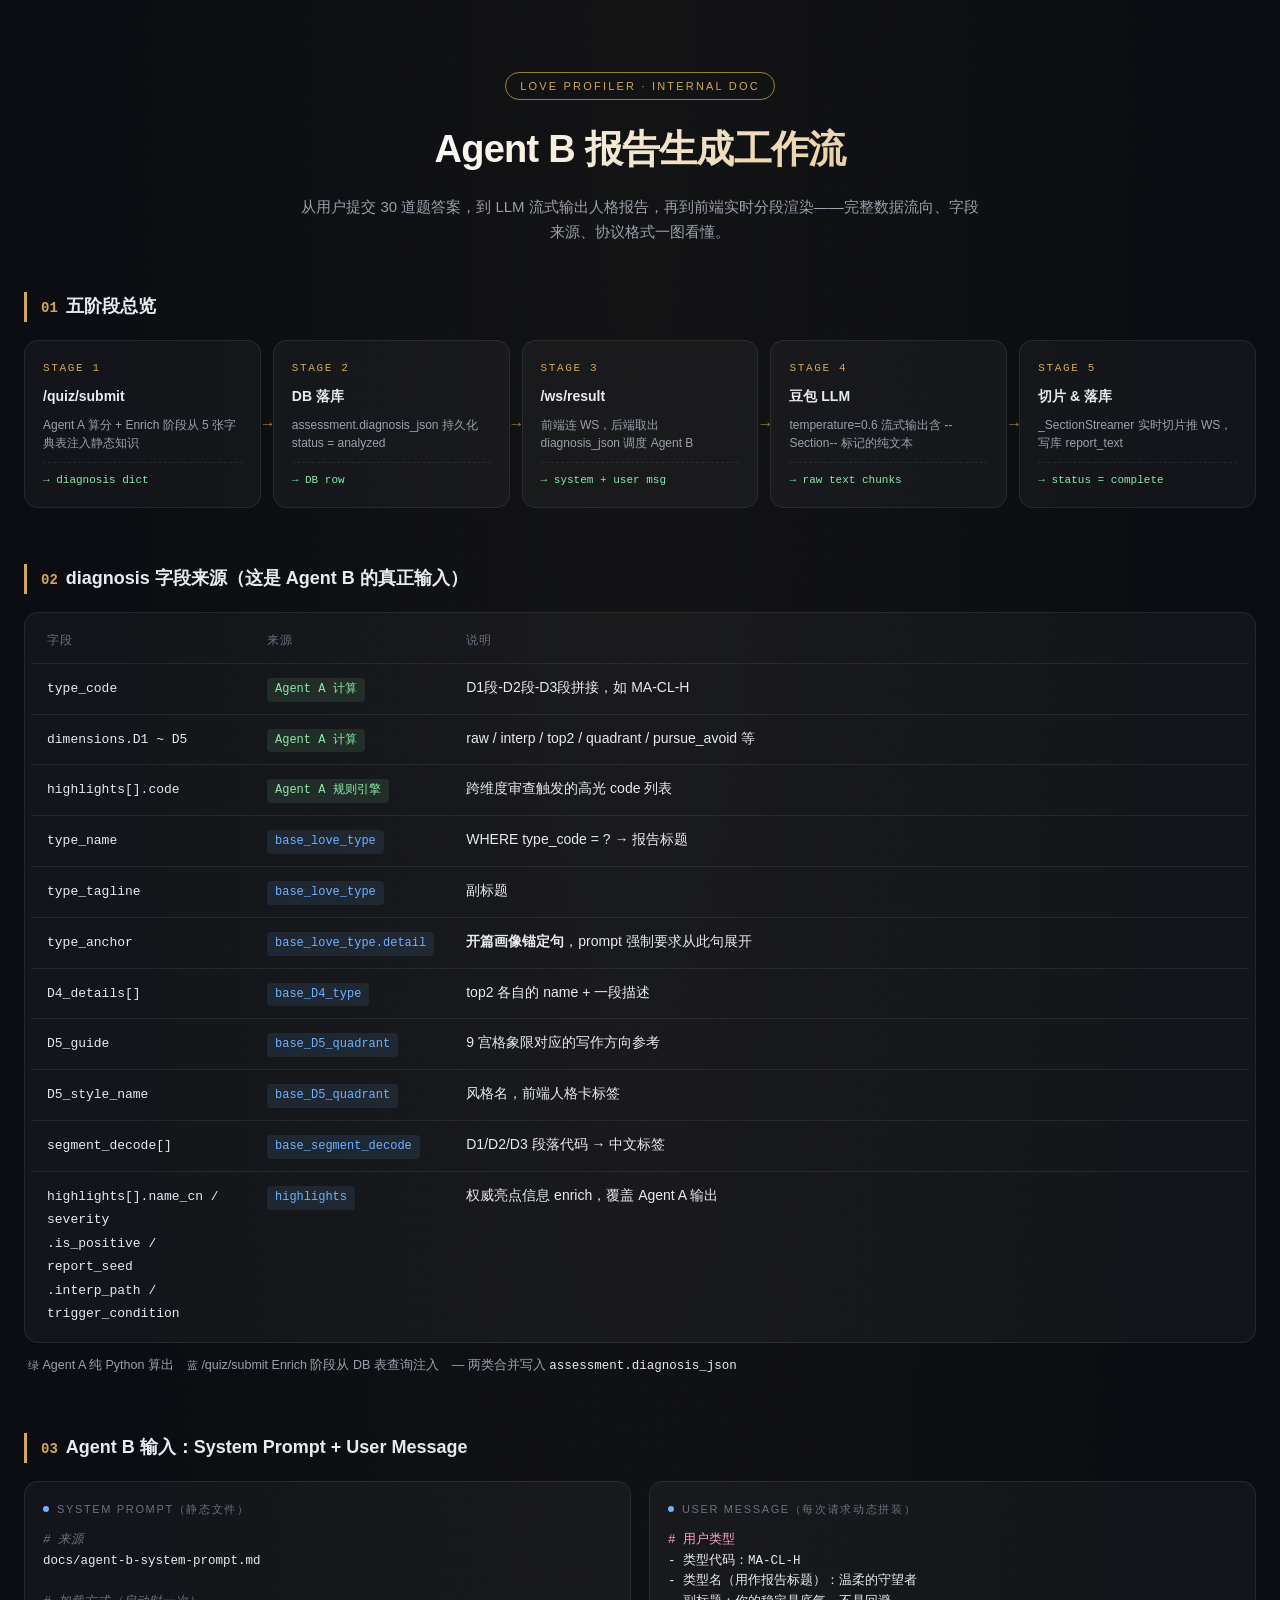
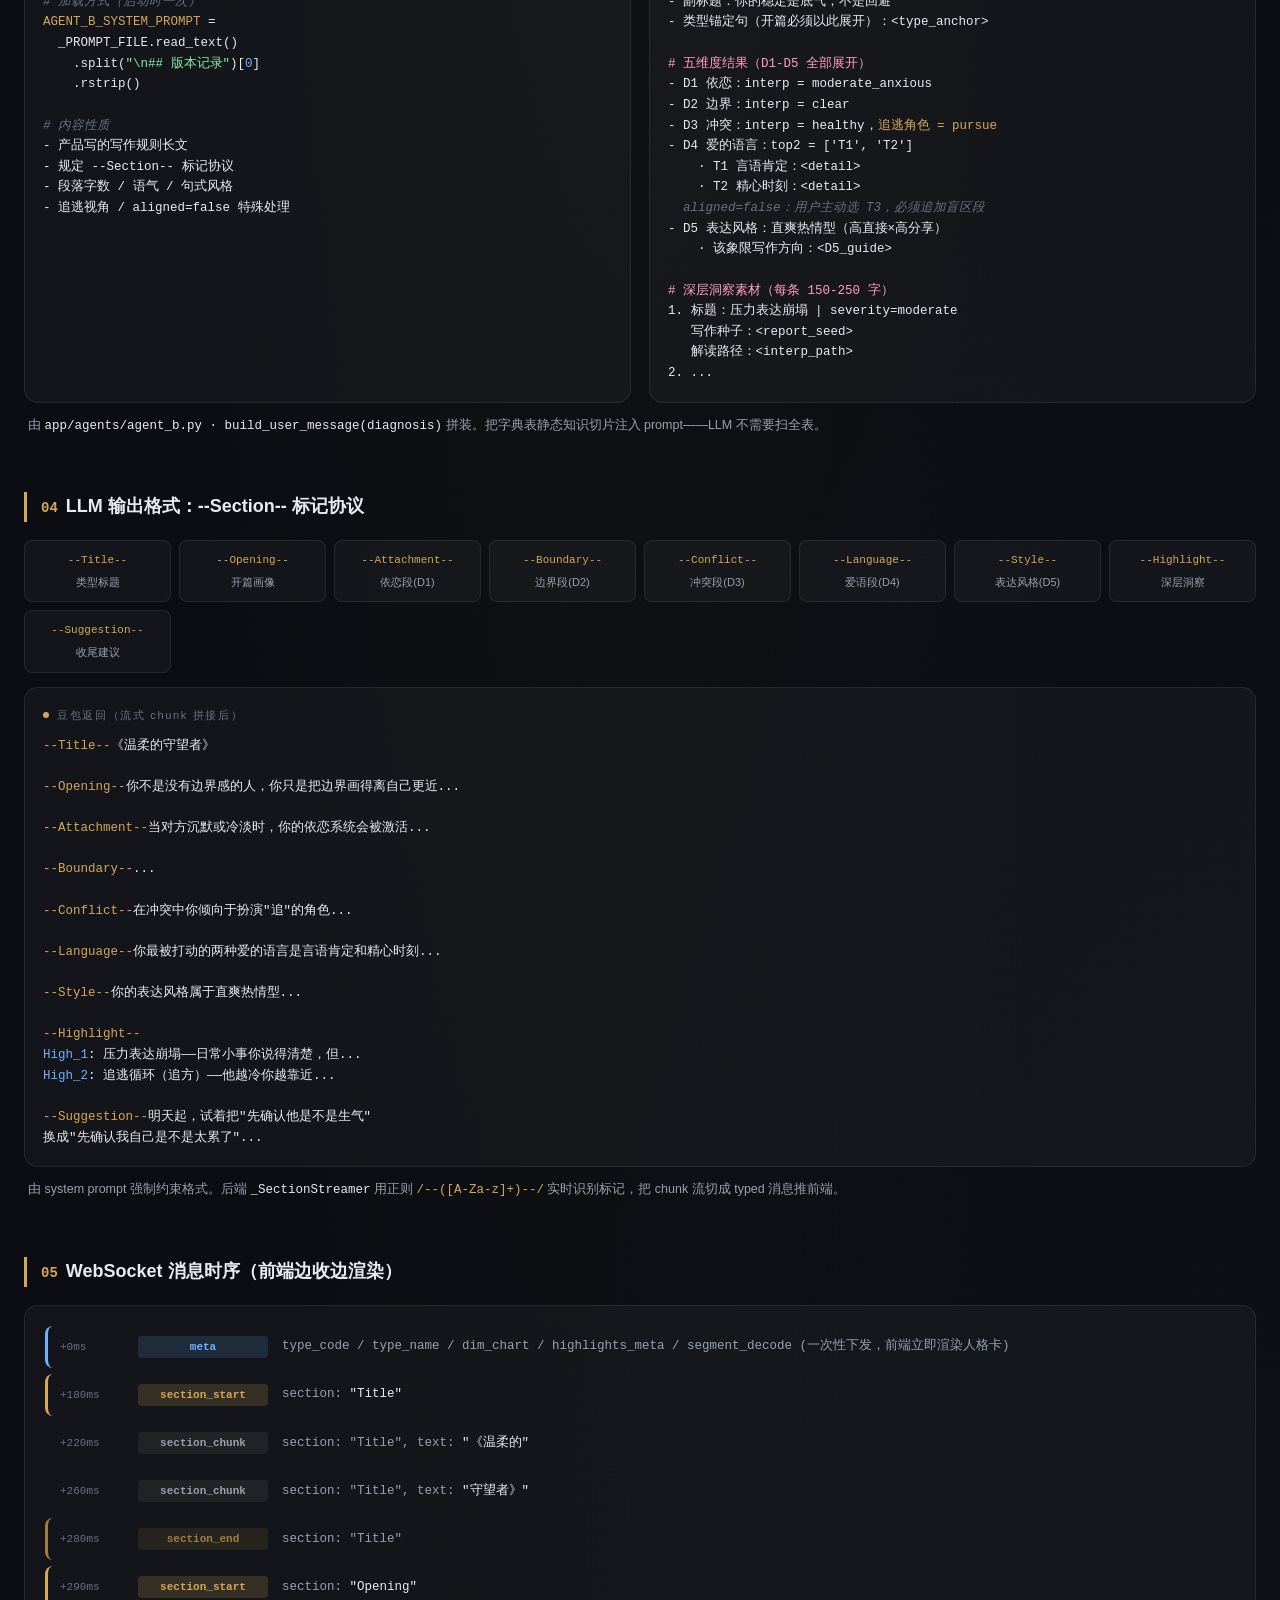
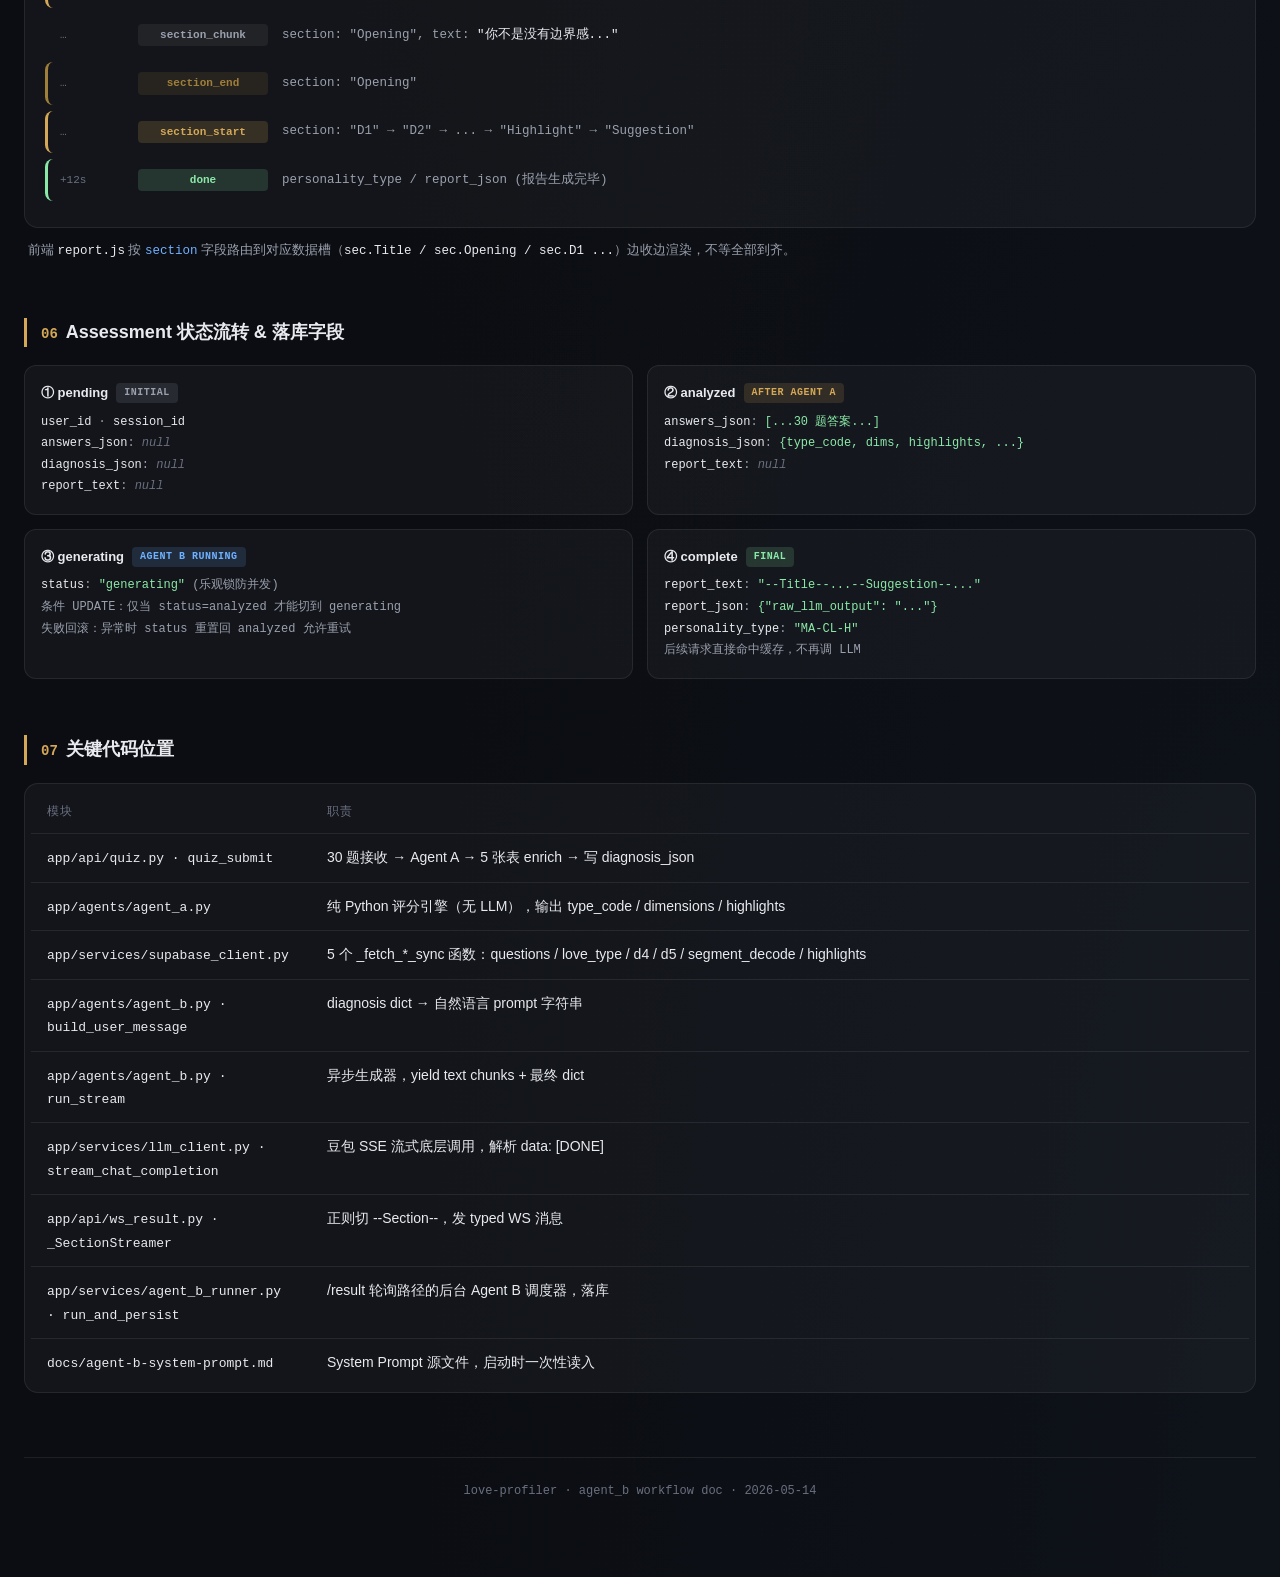
==== love-profiler/docs/agent-b-workflow.html @ cb3a0fcf "feat(agent_b): Phase A 报告生成质量加固（schema 校验 + 质量门 + 版本号） Phase A.1 · Diagnosis pydantic schema 校验 - 新增" ====
<!DOCTYPE html>
<html lang="zh-CN">
<head>
<meta charset="UTF-8">
<meta name="viewport" content="width=device-width, initial-scale=1.0">
<title>Agent B 报告生成工作流</title>
<style>
:root {
  --bg: #0b0d12;
  --bg-card: rgba(255,255,255,0.035);
  --bg-card-hover: rgba(255,255,255,0.06);
  --border: rgba(255,255,255,0.08);
  --gold: #d4a857;
  --gold-dim: #a07f3a;
  --accent: #6fb1ff;
  --green: #8be9a8;
  --red: #ff7676;
  --text: #e8eaf0;
  --text-dim: #9aa0ad;
  --text-faint: #6b7080;
  --code-bg: rgba(255,255,255,0.04);
  --mono: ui-monospace, SFMono-Regular, "Cascadia Mono", Menlo, monospace;
}
* { box-sizing: border-box; margin: 0; padding: 0; }
html, body {
  background: var(--bg);
  color: var(--text);
  font-family: -apple-system, BlinkMacSystemFont, "Segoe UI", "PingFang SC", "Microsoft YaHei", sans-serif;
  font-size: 15px;
  line-height: 1.65;
  -webkit-font-smoothing: antialiased;
}
body {
  background:
    radial-gradient(ellipse at top, rgba(212,168,87,0.04), transparent 60%),
    radial-gradient(ellipse at bottom right, rgba(111,177,255,0.03), transparent 50%),
    var(--bg);
  min-height: 100vh;
  padding: 48px 24px 96px;
}
.wrap { max-width: 1280px; margin: 0 auto; }

/* ── Hero ─────────────────────────────────────────── */
.hero { text-align: center; padding: 24px 0 48px; }
.hero .badge {
  display: inline-block;
  font-size: 11px;
  letter-spacing: 0.2em;
  color: var(--gold);
  padding: 4px 14px;
  border: 1px solid var(--gold-dim);
  border-radius: 100px;
  margin-bottom: 18px;
}
.hero h1 {
  font-size: 38px;
  font-weight: 600;
  letter-spacing: -0.02em;
  margin-bottom: 14px;
  background: linear-gradient(135deg, #fff 30%, var(--gold) 100%);
  -webkit-background-clip: text;
  background-clip: text;
  color: transparent;
}
.hero .sub {
  color: var(--text-dim);
  max-width: 680px;
  margin: 0 auto;
  font-size: 15px;
}

/* ── Section ────────────────────────────────────────── */
section { margin-bottom: 56px; }
h2 {
  font-size: 18px;
  font-weight: 600;
  margin-bottom: 18px;
  padding-left: 14px;
  border-left: 3px solid var(--gold);
  color: var(--text);
}
h2 .num {
  color: var(--gold);
  margin-right: 8px;
  font-family: var(--mono);
  font-size: 14px;
}

/* ── Pipeline 卡片 ──────────────────────────────────── */
.pipeline {
  display: grid;
  grid-template-columns: repeat(5, 1fr);
  gap: 12px;
  margin-bottom: 8px;
}
.stage {
  background: var(--bg-card);
  border: 1px solid var(--border);
  border-radius: 14px;
  padding: 18px;
  position: relative;
  transition: transform .2s, background .2s;
}
.stage:hover { background: var(--bg-card-hover); transform: translateY(-2px); }
.stage::after {
  content: '→';
  position: absolute;
  right: -16px; top: 50%;
  transform: translateY(-50%);
  color: var(--gold-dim);
  font-size: 16px;
  z-index: 2;
}
.stage:last-child::after { display: none; }
.stage .stage-num {
  font-family: var(--mono);
  font-size: 11px;
  color: var(--gold);
  letter-spacing: 0.15em;
  margin-bottom: 8px;
}
.stage .stage-title {
  font-size: 14px;
  font-weight: 600;
  margin-bottom: 8px;
}
.stage .stage-desc {
  font-size: 12px;
  color: var(--text-dim);
  line-height: 1.5;
}
.stage .stage-out {
  font-family: var(--mono);
  font-size: 11px;
  color: var(--green);
  margin-top: 10px;
  padding-top: 8px;
  border-top: 1px dashed var(--border);
}

/* ── Table ──────────────────────────────────────────── */
.table-wrap {
  background: var(--bg-card);
  border: 1px solid var(--border);
  border-radius: 14px;
  padding: 6px;
  overflow-x: auto;
}
table { width: 100%; border-collapse: collapse; font-size: 14px; }
th, td {
  padding: 12px 16px;
  text-align: left;
  border-bottom: 1px solid var(--border);
  vertical-align: top;
}
th {
  color: var(--text-faint);
  font-weight: 500;
  font-size: 12px;
  letter-spacing: 0.05em;
  text-transform: uppercase;
}
tbody tr:last-child td { border-bottom: none; }
tbody tr:hover { background: rgba(255,255,255,0.02); }
td .src {
  display: inline-block;
  font-family: var(--mono);
  font-size: 12px;
  padding: 2px 8px;
  border-radius: 4px;
  background: rgba(212,168,87,0.1);
  color: var(--gold);
}
td .src.db { background: rgba(111,177,255,0.1); color: var(--accent); }
td .src.calc { background: rgba(139,233,168,0.1); color: var(--green); }
td .field {
  font-family: var(--mono);
  color: var(--text);
  font-size: 13px;
}

/* ── Split: 左右对照 ──────────────────────────────── */
.split {
  display: grid;
  grid-template-columns: 1fr 1fr;
  gap: 18px;
}
.col {
  background: var(--bg-card);
  border: 1px solid var(--border);
  border-radius: 14px;
  padding: 18px;
}
.col-label {
  font-size: 11px;
  letter-spacing: 0.15em;
  color: var(--text-faint);
  margin-bottom: 12px;
  display: flex;
  align-items: center;
  gap: 8px;
}
.col-label .dot { width: 6px; height: 6px; border-radius: 50%; }
.col-label .dot.in { background: var(--accent); }
.col-label .dot.out { background: var(--gold); }

pre, .code {
  font-family: var(--mono);
  font-size: 12.5px;
  line-height: 1.65;
  background: transparent;
  white-space: pre-wrap;
  word-break: break-word;
  color: var(--text);
}
.code .k  { color: var(--gold); }
.code .s  { color: var(--green); }
.code .c  { color: var(--text-faint); font-style: italic; }
.code .n  { color: var(--accent); }
.code .h  { color: #ff9ec3; }

/* ── WS 消息时序 ──────────────────────────────────── */
.timeline {
  background: var(--bg-card);
  border: 1px solid var(--border);
  border-radius: 14px;
  padding: 20px;
}
.msg {
  display: grid;
  grid-template-columns: 64px 130px 1fr;
  gap: 14px;
  padding: 10px 12px;
  border-radius: 8px;
  margin-bottom: 6px;
  align-items: center;
  font-family: var(--mono);
  font-size: 12.5px;
  border-left: 3px solid transparent;
}
.msg:hover { background: rgba(255,255,255,0.025); }
.msg .t  { color: var(--text-faint); font-size: 11px; }
.msg .type {
  padding: 2px 10px;
  border-radius: 4px;
  font-size: 11px;
  text-align: center;
  font-weight: 600;
}
.msg.meta { border-left-color: var(--accent); }
.msg.meta .type { background: rgba(111,177,255,0.15); color: var(--accent); }
.msg.start { border-left-color: var(--gold); }
.msg.start .type { background: rgba(212,168,87,0.18); color: var(--gold); }
.msg.chunk .type { background: rgba(255,255,255,0.06); color: var(--text-dim); }
.msg.end { border-left-color: var(--gold-dim); }
.msg.end .type { background: rgba(212,168,87,0.1); color: var(--gold-dim); }
.msg.done { border-left-color: var(--green); }
.msg.done .type { background: rgba(139,233,168,0.15); color: var(--green); }
.msg.err { border-left-color: var(--red); }
.msg.err .type { background: rgba(255,118,118,0.15); color: var(--red); }
.msg .payload { color: var(--text-dim); }
.msg .payload .v { color: var(--text); }

/* ── DB 落库 ────────────────────────────────────────── */
.persist-grid {
  display: grid;
  grid-template-columns: repeat(2, 1fr);
  gap: 14px;
}
.persist-card {
  background: var(--bg-card);
  border: 1px solid var(--border);
  border-radius: 12px;
  padding: 16px;
}
.persist-card h4 {
  font-size: 13px;
  margin-bottom: 8px;
  display: flex;
  align-items: center;
  gap: 8px;
}
.status-badge {
  font-family: var(--mono);
  font-size: 10px;
  padding: 2px 8px;
  border-radius: 4px;
  letter-spacing: 0.05em;
}
.status-badge.s1 { background: rgba(154,160,173,0.15); color: var(--text-dim); }
.status-badge.s2 { background: rgba(212,168,87,0.15); color: var(--gold); }
.status-badge.s3 { background: rgba(111,177,255,0.15); color: var(--accent); }
.status-badge.s4 { background: rgba(139,233,168,0.15); color: var(--green); }
.persist-card .fields {
  font-family: var(--mono);
  font-size: 12px;
  color: var(--text-dim);
  line-height: 1.8;
}
.persist-card .fields .f { color: var(--text); }
.persist-card .fields .v { color: var(--green); }
.persist-card .fields .nil { color: var(--text-faint); font-style: italic; }

/* ── Section 协议 ──────────────────────────────────── */
.sec-grid {
  display: grid;
  grid-template-columns: repeat(8, 1fr);
  gap: 8px;
  margin-bottom: 14px;
}
.sec-pill {
  text-align: center;
  background: var(--bg-card);
  border: 1px solid var(--border);
  border-radius: 8px;
  padding: 10px 6px;
}
.sec-pill .marker {
  font-family: var(--mono);
  font-size: 11px;
  color: var(--gold);
  display: block;
}
.sec-pill .label {
  font-size: 11px;
  color: var(--text-dim);
  display: block;
  margin-top: 4px;
}

/* ── Footer ─────────────────────────────────────────── */
.foot {
  text-align: center;
  color: var(--text-faint);
  font-size: 12px;
  font-family: var(--mono);
  margin-top: 64px;
  padding-top: 24px;
  border-top: 1px solid var(--border);
}

/* ── Responsive ─────────────────────────────────────── */
@media (max-width: 900px) {
  .pipeline { grid-template-columns: 1fr; }
  .stage::after { display: none; }
  .split { grid-template-columns: 1fr; }
  .persist-grid { grid-template-columns: 1fr; }
  .sec-grid { grid-template-columns: repeat(4, 1fr); }
}
</style>
</head>
<body>
<div class="wrap">

  <!-- ════ Hero ════ -->
  <header class="hero">
    <div class="badge">LOVE PROFILER · INTERNAL DOC</div>
    <h1>Agent B 报告生成工作流</h1>
    <p class="sub">从用户提交 30 道题答案，到 LLM 流式输出人格报告，再到前端实时分段渲染——完整数据流向、字段来源、协议格式一图看懂。</p>
  </header>

  <!-- ════ Pipeline ════ -->
  <section>
    <h2><span class="num">01</span>五阶段总览</h2>
    <div class="pipeline">
      <div class="stage">
        <div class="stage-num">STAGE 1</div>
        <div class="stage-title">/quiz/submit</div>
        <div class="stage-desc">Agent A 算分 + Enrich 阶段从 5 张字典表注入静态知识</div>
        <div class="stage-out">→ diagnosis dict</div>
      </div>
      <div class="stage">
        <div class="stage-num">STAGE 2</div>
        <div class="stage-title">DB 落库</div>
        <div class="stage-desc">assessment.diagnosis_json 持久化<br>status = analyzed</div>
        <div class="stage-out">→ DB row</div>
      </div>
      <div class="stage">
        <div class="stage-num">STAGE 3</div>
        <div class="stage-title">/ws/result</div>
        <div class="stage-desc">前端连 WS，后端取出 diagnosis_json 调度 Agent B</div>
        <div class="stage-out">→ system + user msg</div>
      </div>
      <div class="stage">
        <div class="stage-num">STAGE 4</div>
        <div class="stage-title">豆包 LLM</div>
        <div class="stage-desc">temperature=0.6 流式输出含 --Section-- 标记的纯文本</div>
        <div class="stage-out">→ raw text chunks</div>
      </div>
      <div class="stage">
        <div class="stage-num">STAGE 5</div>
        <div class="stage-title">切片 & 落库</div>
        <div class="stage-desc">_SectionStreamer 实时切片推 WS，写库 report_text</div>
        <div class="stage-out">→ status = complete</div>
      </div>
    </div>
  </section>

  <!-- ════ Diagnosis 数据源 ════ -->
  <section>
    <h2><span class="num">02</span>diagnosis 字段来源（这是 Agent B 的真正输入）</h2>
    <div class="table-wrap">
      <table>
        <thead>
          <tr>
            <th style="width: 220px;">字段</th>
            <th style="width: 140px;">来源</th>
            <th>说明</th>
          </tr>
        </thead>
        <tbody>
          <tr><td><span class="field">type_code</span></td><td><span class="src calc">Agent A 计算</span></td><td>D1段-D2段-D3段拼接，如 MA-CL-H</td></tr>
          <tr><td><span class="field">dimensions.D1 ~ D5</span></td><td><span class="src calc">Agent A 计算</span></td><td>raw / interp / top2 / quadrant / pursue_avoid 等</td></tr>
          <tr><td><span class="field">highlights[].code</span></td><td><span class="src calc">Agent A 规则引擎</span></td><td>跨维度审查触发的高光 code 列表</td></tr>
          <tr><td><span class="field">type_name</span></td><td><span class="src db">base_love_type</span></td><td>WHERE type_code = ? → 报告标题</td></tr>
          <tr><td><span class="field">type_tagline</span></td><td><span class="src db">base_love_type</span></td><td>副标题</td></tr>
          <tr><td><span class="field">type_anchor</span></td><td><span class="src db">base_love_type.detail</span></td><td><strong>开篇画像锚定句</strong>，prompt 强制要求从此句展开</td></tr>
          <tr><td><span class="field">D4_details[]</span></td><td><span class="src db">base_D4_type</span></td><td>top2 各自的 name + 一段描述</td></tr>
          <tr><td><span class="field">D5_guide</span></td><td><span class="src db">base_D5_quadrant</span></td><td>9 宫格象限对应的写作方向参考</td></tr>
          <tr><td><span class="field">D5_style_name</span></td><td><span class="src db">base_D5_quadrant</span></td><td>风格名，前端人格卡标签</td></tr>
          <tr><td><span class="field">segment_decode[]</span></td><td><span class="src db">base_segment_decode</span></td><td>D1/D2/D3 段落代码 → 中文标签</td></tr>
          <tr><td><span class="field">highlights[].name_cn / severity<br>.is_positive / report_seed<br>.interp_path / trigger_condition</span></td><td><span class="src db">highlights</span></td><td>权威亮点信息 enrich，覆盖 Agent A 输出</td></tr>
        </tbody>
      </table>
    </div>
    <p style="color: var(--text-dim); font-size: 12.5px; margin-top: 12px; padding-left: 4px;">
      <span class="src calc" style="font-size: 11px;">绿</span> Agent A 纯 Python 算出　<span class="src db" style="font-size: 11px;">蓝</span> /quiz/submit Enrich 阶段从 DB 表查询注入　— 两类合并写入 <code style="font-family: var(--mono); color: var(--text);">assessment.diagnosis_json</code>
    </p>
  </section>

  <!-- ════ User Message 拼装 ════ -->
  <section>
    <h2><span class="num">03</span>Agent B 输入：System Prompt + User Message</h2>
    <div class="split">
      <div class="col">
        <div class="col-label"><span class="dot in"></span>SYSTEM PROMPT（静态文件）</div>
        <pre class="code"><span class="c"># 来源</span>
docs/agent-b-system-prompt.md

<span class="c"># 加载方式（启动时一次）</span>
<span class="k">AGENT_B_SYSTEM_PROMPT</span> =
  _PROMPT_FILE.read_text()
    .split(<span class="s">"\n## 版本记录"</span>)[<span class="n">0</span>]
    .rstrip()

<span class="c"># 内容性质</span>
- 产品写的写作规则长文
- 规定 --Section-- 标记协议
- 段落字数 / 语气 / 句式风格
- 追逃视角 / aligned=false 特殊处理</pre>
      </div>
      <div class="col">
        <div class="col-label"><span class="dot in"></span>USER MESSAGE（每次请求动态拼装）</div>
<pre class="code"><span class="h"># 用户类型</span>
- 类型代码：MA-CL-H
- 类型名（用作报告标题）：温柔的守望者
- 副标题：你的稳定是底气，不是回避
- 类型锚定句（开篇必须以此展开）：&lt;type_anchor&gt;

<span class="h"># 五维度结果（D1-D5 全部展开）</span>
- D1 依恋：interp = moderate_anxious
- D2 边界：interp = clear
- D3 冲突：interp = healthy，<span class="k">追逃角色 = pursue</span>
- D4 爱的语言：top2 = ['T1', 'T2']
    · T1 言语肯定：&lt;detail&gt;
    · T2 精心时刻：&lt;detail&gt;
  <span class="c">aligned=false：用户主动选 T3，必须追加盲区段</span>
- D5 表达风格：直爽热情型（高直接×高分享）
    · 该象限写作方向：&lt;D5_guide&gt;

<span class="h"># 深层洞察素材（每条 150-250 字）</span>
1. 标题：压力表达崩塌 | severity=moderate
   写作种子：&lt;report_seed&gt;
   解读路径：&lt;interp_path&gt;
2. ...</pre>
      </div>
    </div>
    <p style="color: var(--text-dim); font-size: 12.5px; margin-top: 12px; padding-left: 4px;">
      由 <code style="font-family: var(--mono); color: var(--text);">app/agents/agent_b.py · build_user_message(diagnosis)</code> 拼装。把字典表静态知识切片注入 prompt——LLM 不需要扫全表。
    </p>
  </section>

  <!-- ════ Section 协议 ════ -->
  <section>
    <h2><span class="num">04</span>LLM 输出格式：--Section-- 标记协议</h2>
    <div class="sec-grid">
      <div class="sec-pill"><span class="marker">--Title--</span><span class="label">类型标题</span></div>
      <div class="sec-pill"><span class="marker">--Opening--</span><span class="label">开篇画像</span></div>
      <div class="sec-pill"><span class="marker">--Attachment--</span><span class="label">依恋段(D1)</span></div>
      <div class="sec-pill"><span class="marker">--Boundary--</span><span class="label">边界段(D2)</span></div>
      <div class="sec-pill"><span class="marker">--Conflict--</span><span class="label">冲突段(D3)</span></div>
      <div class="sec-pill"><span class="marker">--Language--</span><span class="label">爱语段(D4)</span></div>
      <div class="sec-pill"><span class="marker">--Style--</span><span class="label">表达风格(D5)</span></div>
      <div class="sec-pill"><span class="marker">--Highlight--</span><span class="label">深层洞察</span></div>
      <div class="sec-pill"><span class="marker">--Suggestion--</span><span class="label">收尾建议</span></div>
    </div>
    <div class="col">
      <div class="col-label"><span class="dot out"></span>豆包返回（流式 chunk 拼接后）</div>
<pre class="code"><span class="k">--Title--</span>《温柔的守望者》

<span class="k">--Opening--</span>你不是没有边界感的人，你只是把边界画得离自己更近...

<span class="k">--Attachment--</span>当对方沉默或冷淡时，你的依恋系统会被激活...

<span class="k">--Boundary--</span>...

<span class="k">--Conflict--</span>在冲突中你倾向于扮演"追"的角色...

<span class="k">--Language--</span>你最被打动的两种爱的语言是言语肯定和精心时刻...

<span class="k">--Style--</span>你的表达风格属于直爽热情型...

<span class="k">--Highlight--</span>
<span class="n">High_1</span>: 压力表达崩塌——日常小事你说得清楚，但...
<span class="n">High_2</span>: 追逃循环（追方）——他越冷你越靠近...

<span class="k">--Suggestion--</span>明天起，试着把"先确认他是不是生气"
换成"先确认我自己是不是太累了"...</pre>
    </div>
    <p style="color: var(--text-dim); font-size: 12.5px; margin-top: 12px; padding-left: 4px;">
      由 system prompt 强制约束格式。后端 <code style="font-family: var(--mono); color: var(--text);">_SectionStreamer</code> 用正则 <code style="font-family: var(--mono); color: var(--gold);">/--([A-Za-z]+)--/</code> 实时识别标记，把 chunk 流切成 typed 消息推前端。
    </p>
  </section>

  <!-- ════ WebSocket 时序 ════ -->
  <section>
    <h2><span class="num">05</span>WebSocket 消息时序（前端边收边渲染）</h2>
    <div class="timeline">
      <div class="msg meta"><span class="t">+0ms</span><span class="type">meta</span><span class="payload">type_code / type_name / dim_chart / highlights_meta / segment_decode <span class="c">(一次性下发，前端立即渲染人格卡)</span></span></div>
      <div class="msg start"><span class="t">+180ms</span><span class="type">section_start</span><span class="payload">section: <span class="v">"Title"</span></span></div>
      <div class="msg chunk"><span class="t">+220ms</span><span class="type">section_chunk</span><span class="payload">section: "Title", text: <span class="v">"《温柔的"</span></span></div>
      <div class="msg chunk"><span class="t">+260ms</span><span class="type">section_chunk</span><span class="payload">section: "Title", text: <span class="v">"守望者》"</span></span></div>
      <div class="msg end"><span class="t">+280ms</span><span class="type">section_end</span><span class="payload">section: "Title"</span></div>
      <div class="msg start"><span class="t">+290ms</span><span class="type">section_start</span><span class="payload">section: <span class="v">"Opening"</span></span></div>
      <div class="msg chunk"><span class="t">…</span><span class="type">section_chunk</span><span class="payload">section: "Opening", text: <span class="v">"你不是没有边界感..."</span></span></div>
      <div class="msg end"><span class="t">…</span><span class="type">section_end</span><span class="payload">section: "Opening"</span></div>
      <div class="msg start"><span class="t">…</span><span class="type">section_start</span><span class="payload">section: "D1" → "D2" → ... → "Highlight" → "Suggestion"</span></div>
      <div class="msg done"><span class="t">+12s</span><span class="type">done</span><span class="payload">personality_type / report_json <span class="c">(报告生成完毕)</span></span></div>
    </div>
    <p style="color: var(--text-dim); font-size: 12.5px; margin-top: 12px; padding-left: 4px;">
      前端 <code style="font-family: var(--mono); color: var(--text);">report.js</code> 按 <code style="font-family: var(--mono); color: var(--accent);">section</code> 字段路由到对应数据槽（<code style="font-family: var(--mono); color: var(--text);">sec.Title / sec.Opening / sec.D1 ...</code>）边收边渲染，不等全部到齐。
    </p>
  </section>

  <!-- ════ Status / DB 落库 ════ -->
  <section>
    <h2><span class="num">06</span>Assessment 状态流转 & 落库字段</h2>
    <div class="persist-grid">
      <div class="persist-card">
        <h4>① pending<span class="status-badge s1">INITIAL</span></h4>
        <div class="fields">
          <span class="f">user_id</span> · <span class="f">session_id</span><br>
          <span class="f">answers_json</span>: <span class="nil">null</span><br>
          <span class="f">diagnosis_json</span>: <span class="nil">null</span><br>
          <span class="f">report_text</span>: <span class="nil">null</span>
        </div>
      </div>
      <div class="persist-card">
        <h4>② analyzed<span class="status-badge s2">AFTER AGENT A</span></h4>
        <div class="fields">
          <span class="f">answers_json</span>: <span class="v">[...30 题答案...]</span><br>
          <span class="f">diagnosis_json</span>: <span class="v">{type_code, dims, highlights, ...}</span><br>
          <span class="f">report_text</span>: <span class="nil">null</span>
        </div>
      </div>
      <div class="persist-card">
        <h4>③ generating<span class="status-badge s3">AGENT B RUNNING</span></h4>
        <div class="fields">
          <span class="f">status</span>: <span class="v">"generating"</span> <span class="c">(乐观锁防并发)</span><br>
          <span class="c">条件 UPDATE：仅当 status=analyzed 才能切到 generating</span><br>
          <span class="c">失败回滚：异常时 status 重置回 analyzed 允许重试</span>
        </div>
      </div>
      <div class="persist-card">
        <h4>④ complete<span class="status-badge s4">FINAL</span></h4>
        <div class="fields">
          <span class="f">report_text</span>: <span class="v">"--Title--...--Suggestion--..."</span><br>
          <span class="f">report_json</span>: <span class="v">{"raw_llm_output": "..."}</span><br>
          <span class="f">personality_type</span>: <span class="v">"MA-CL-H"</span><br>
          <span class="c">后续请求直接命中缓存，不再调 LLM</span>
        </div>
      </div>
    </div>
  </section>

  <!-- ════ 关键代码 ════ -->
  <section>
    <h2><span class="num">07</span>关键代码位置</h2>
    <div class="table-wrap">
      <table>
        <thead>
          <tr>
            <th style="width: 280px;">模块</th>
            <th>职责</th>
          </tr>
        </thead>
        <tbody>
          <tr><td><span class="field">app/api/quiz.py · quiz_submit</span></td><td>30 题接收 → Agent A → 5 张表 enrich → 写 diagnosis_json</td></tr>
          <tr><td><span class="field">app/agents/agent_a.py</span></td><td>纯 Python 评分引擎（无 LLM），输出 type_code / dimensions / highlights</td></tr>
          <tr><td><span class="field">app/services/supabase_client.py</span></td><td>5 个 _fetch_*_sync 函数：questions / love_type / d4 / d5 / segment_decode / highlights</td></tr>
          <tr><td><span class="field">app/agents/agent_b.py · build_user_message</span></td><td>diagnosis dict → 自然语言 prompt 字符串</td></tr>
          <tr><td><span class="field">app/agents/agent_b.py · run_stream</span></td><td>异步生成器，yield text chunks + 最终 dict</td></tr>
          <tr><td><span class="field">app/services/llm_client.py · stream_chat_completion</span></td><td>豆包 SSE 流式底层调用，解析 data: [DONE]</td></tr>
          <tr><td><span class="field">app/api/ws_result.py · _SectionStreamer</span></td><td>正则切 --Section--，发 typed WS 消息</td></tr>
          <tr><td><span class="field">app/services/agent_b_runner.py · run_and_persist</span></td><td>/result 轮询路径的后台 Agent B 调度器，落库</td></tr>
          <tr><td><span class="field">docs/agent-b-system-prompt.md</span></td><td>System Prompt 源文件，启动时一次性读入</td></tr>
        </tbody>
      </table>
    </div>
  </section>

  <!-- ════ Footer ════ -->
  <div class="foot">
    love-profiler · agent_b workflow doc · 2026-05-14
  </div>

</div>
</body>
</html>
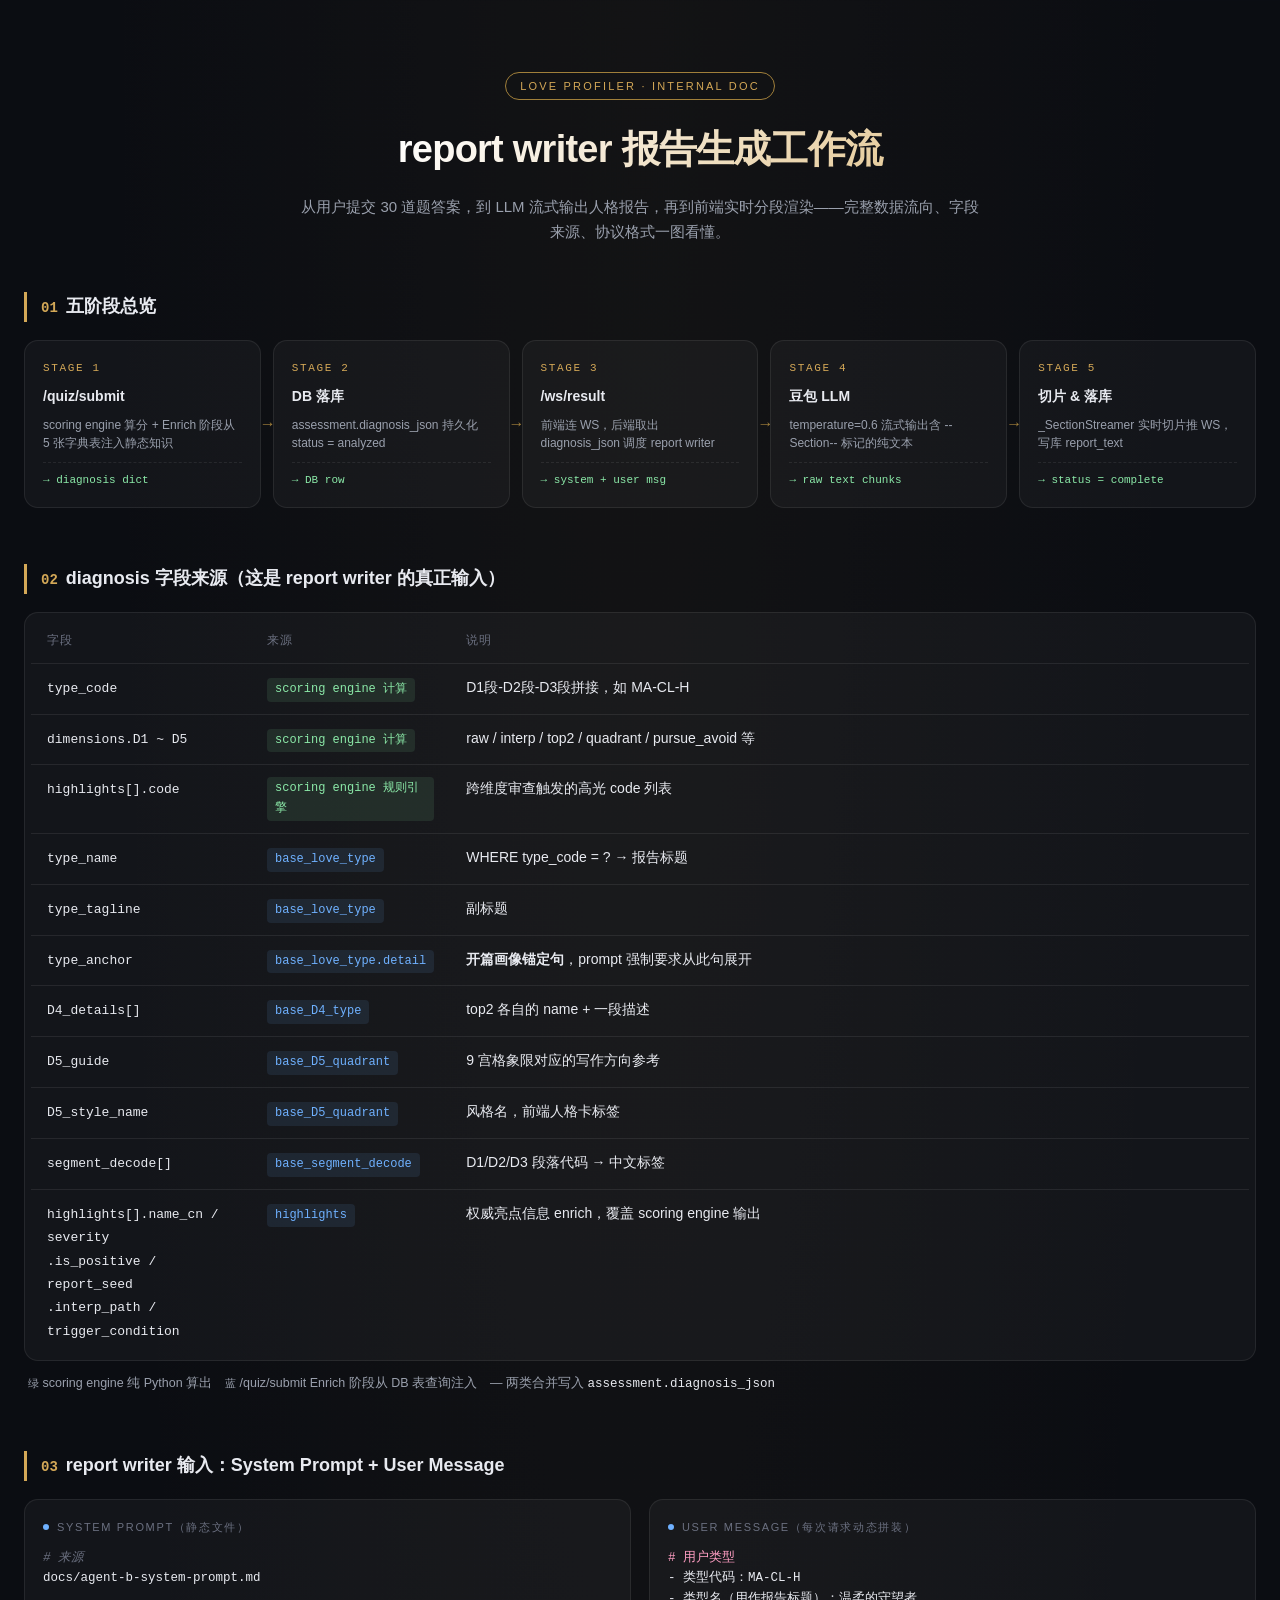
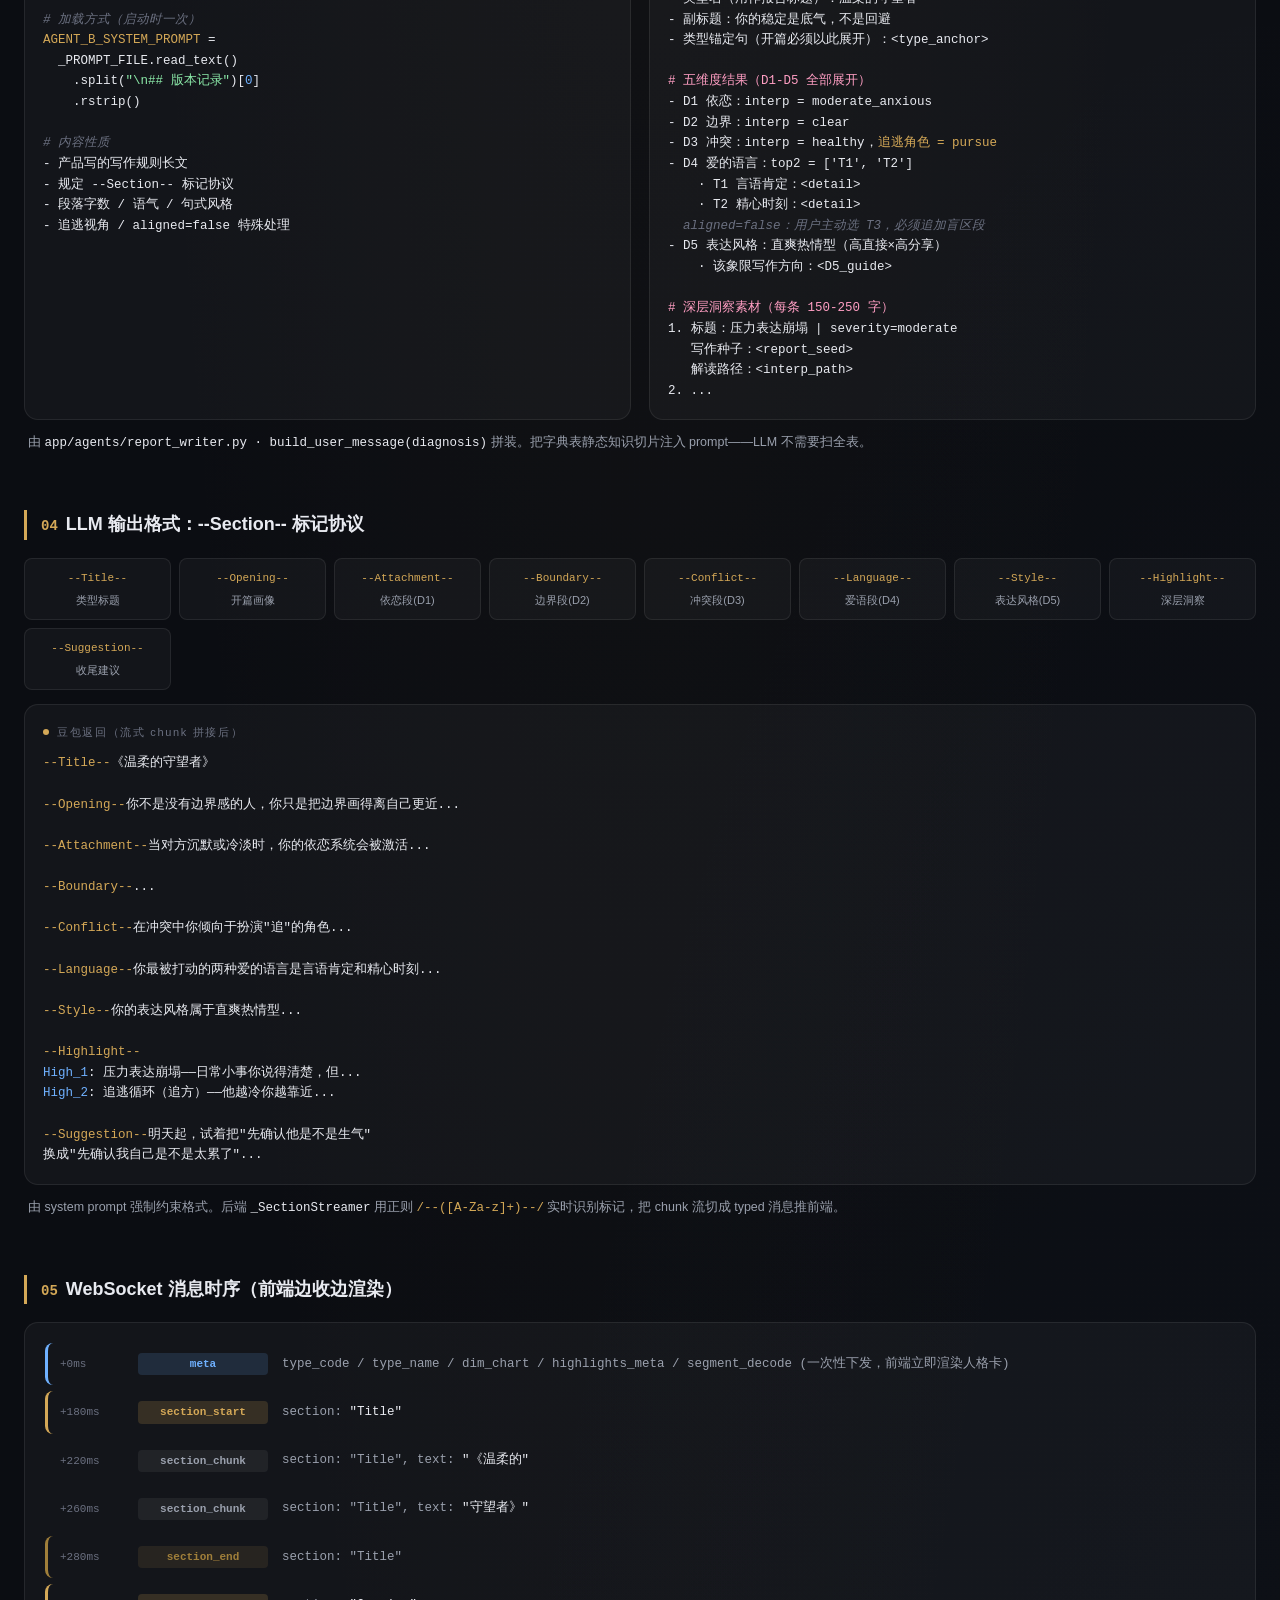
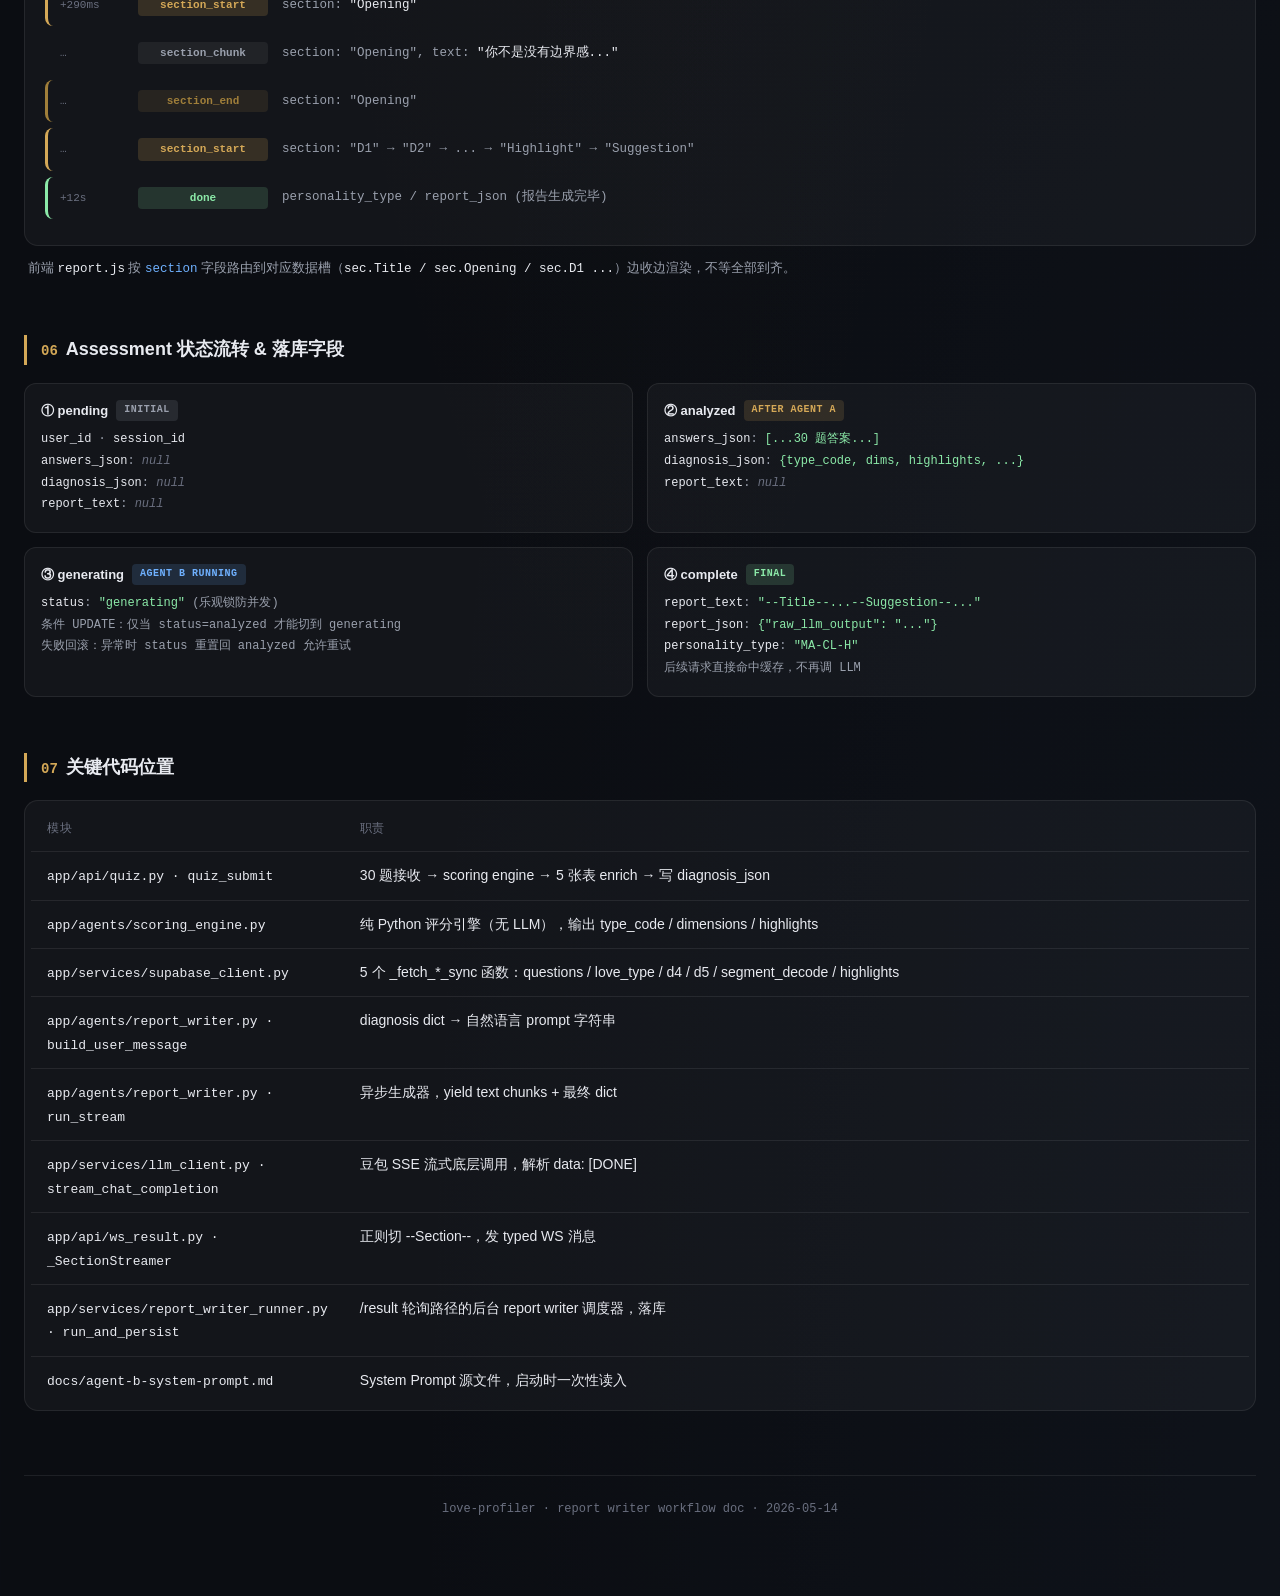
==== commit 05090c24: "docs: 清理 Agent A/B 在文档/代码注释/日志中的残留引用 上一次重命名（1173f5f）只完成了模块和测试文件的物理重命名， docstring / 注释 / 日志 tag / REA" ====
--- a/love-profiler/docs/agent-b-workflow.html
+++ b/love-profiler/docs/agent-b-workflow.html
@@ -3,7 +3,7 @@
 <head>
 <meta charset="UTF-8">
 <meta name="viewport" content="width=device-width, initial-scale=1.0">
-<title>Agent B 报告生成工作流</title>
+<title>report writer 报告生成工作流</title>
 <style>
 :root {
   --bg: #0b0d12;
@@ -355,7 +355,7 @@
   <!-- ════ Hero ════ -->
   <header class="hero">
     <div class="badge">LOVE PROFILER · INTERNAL DOC</div>
-    <h1>Agent B 报告生成工作流</h1>
+    <h1>report writer 报告生成工作流</h1>
     <p class="sub">从用户提交 30 道题答案，到 LLM 流式输出人格报告，再到前端实时分段渲染——完整数据流向、字段来源、协议格式一图看懂。</p>
   </header>
 
@@ -366,7 +366,7 @@
       <div class="stage">
         <div class="stage-num">STAGE 1</div>
         <div class="stage-title">/quiz/submit</div>
-        <div class="stage-desc">Agent A 算分 + Enrich 阶段从 5 张字典表注入静态知识</div>
+        <div class="stage-desc">scoring engine 算分 + Enrich 阶段从 5 张字典表注入静态知识</div>
         <div class="stage-out">→ diagnosis dict</div>
       </div>
       <div class="stage">
@@ -378,7 +378,7 @@
       <div class="stage">
         <div class="stage-num">STAGE 3</div>
         <div class="stage-title">/ws/result</div>
-        <div class="stage-desc">前端连 WS，后端取出 diagnosis_json 调度 Agent B</div>
+        <div class="stage-desc">前端连 WS，后端取出 diagnosis_json 调度 report writer</div>
         <div class="stage-out">→ system + user msg</div>
       </div>
       <div class="stage">
@@ -398,7 +398,7 @@
 
   <!-- ════ Diagnosis 数据源 ════ -->
   <section>
-    <h2><span class="num">02</span>diagnosis 字段来源（这是 Agent B 的真正输入）</h2>
+    <h2><span class="num">02</span>diagnosis 字段来源（这是 report writer 的真正输入）</h2>
     <div class="table-wrap">
       <table>
         <thead>
@@ -409,9 +409,9 @@
           </tr>
         </thead>
         <tbody>
-          <tr><td><span class="field">type_code</span></td><td><span class="src calc">Agent A 计算</span></td><td>D1段-D2段-D3段拼接，如 MA-CL-H</td></tr>
-          <tr><td><span class="field">dimensions.D1 ~ D5</span></td><td><span class="src calc">Agent A 计算</span></td><td>raw / interp / top2 / quadrant / pursue_avoid 等</td></tr>
-          <tr><td><span class="field">highlights[].code</span></td><td><span class="src calc">Agent A 规则引擎</span></td><td>跨维度审查触发的高光 code 列表</td></tr>
+          <tr><td><span class="field">type_code</span></td><td><span class="src calc">scoring engine 计算</span></td><td>D1段-D2段-D3段拼接，如 MA-CL-H</td></tr>
+          <tr><td><span class="field">dimensions.D1 ~ D5</span></td><td><span class="src calc">scoring engine 计算</span></td><td>raw / interp / top2 / quadrant / pursue_avoid 等</td></tr>
+          <tr><td><span class="field">highlights[].code</span></td><td><span class="src calc">scoring engine 规则引擎</span></td><td>跨维度审查触发的高光 code 列表</td></tr>
           <tr><td><span class="field">type_name</span></td><td><span class="src db">base_love_type</span></td><td>WHERE type_code = ? → 报告标题</td></tr>
           <tr><td><span class="field">type_tagline</span></td><td><span class="src db">base_love_type</span></td><td>副标题</td></tr>
           <tr><td><span class="field">type_anchor</span></td><td><span class="src db">base_love_type.detail</span></td><td><strong>开篇画像锚定句</strong>，prompt 强制要求从此句展开</td></tr>
@@ -419,18 +419,18 @@
           <tr><td><span class="field">D5_guide</span></td><td><span class="src db">base_D5_quadrant</span></td><td>9 宫格象限对应的写作方向参考</td></tr>
           <tr><td><span class="field">D5_style_name</span></td><td><span class="src db">base_D5_quadrant</span></td><td>风格名，前端人格卡标签</td></tr>
           <tr><td><span class="field">segment_decode[]</span></td><td><span class="src db">base_segment_decode</span></td><td>D1/D2/D3 段落代码 → 中文标签</td></tr>
-          <tr><td><span class="field">highlights[].name_cn / severity<br>.is_positive / report_seed<br>.interp_path / trigger_condition</span></td><td><span class="src db">highlights</span></td><td>权威亮点信息 enrich，覆盖 Agent A 输出</td></tr>
+          <tr><td><span class="field">highlights[].name_cn / severity<br>.is_positive / report_seed<br>.interp_path / trigger_condition</span></td><td><span class="src db">highlights</span></td><td>权威亮点信息 enrich，覆盖 scoring engine 输出</td></tr>
         </tbody>
       </table>
     </div>
     <p style="color: var(--text-dim); font-size: 12.5px; margin-top: 12px; padding-left: 4px;">
-      <span class="src calc" style="font-size: 11px;">绿</span> Agent A 纯 Python 算出　<span class="src db" style="font-size: 11px;">蓝</span> /quiz/submit Enrich 阶段从 DB 表查询注入　— 两类合并写入 <code style="font-family: var(--mono); color: var(--text);">assessment.diagnosis_json</code>
+      <span class="src calc" style="font-size: 11px;">绿</span> scoring engine 纯 Python 算出　<span class="src db" style="font-size: 11px;">蓝</span> /quiz/submit Enrich 阶段从 DB 表查询注入　— 两类合并写入 <code style="font-family: var(--mono); color: var(--text);">assessment.diagnosis_json</code>
     </p>
   </section>
 
   <!-- ════ User Message 拼装 ════ -->
   <section>
-    <h2><span class="num">03</span>Agent B 输入：System Prompt + User Message</h2>
+    <h2><span class="num">03</span>report writer 输入：System Prompt + User Message</h2>
     <div class="split">
       <div class="col">
         <div class="col-label"><span class="dot in"></span>SYSTEM PROMPT（静态文件）</div>
@@ -476,7 +476,7 @@
       </div>
     </div>
     <p style="color: var(--text-dim); font-size: 12.5px; margin-top: 12px; padding-left: 4px;">
-      由 <code style="font-family: var(--mono); color: var(--text);">app/agents/agent_b.py · build_user_message(diagnosis)</code> 拼装。把字典表静态知识切片注入 prompt——LLM 不需要扫全表。
+      由 <code style="font-family: var(--mono); color: var(--text);">app/agents/report_writer.py · build_user_message(diagnosis)</code> 拼装。把字典表静态知识切片注入 prompt——LLM 不需要扫全表。
     </p>
   </section>
 
@@ -595,14 +595,14 @@
           </tr>
         </thead>
         <tbody>
-          <tr><td><span class="field">app/api/quiz.py · quiz_submit</span></td><td>30 题接收 → Agent A → 5 张表 enrich → 写 diagnosis_json</td></tr>
-          <tr><td><span class="field">app/agents/agent_a.py</span></td><td>纯 Python 评分引擎（无 LLM），输出 type_code / dimensions / highlights</td></tr>
+          <tr><td><span class="field">app/api/quiz.py · quiz_submit</span></td><td>30 题接收 → scoring engine → 5 张表 enrich → 写 diagnosis_json</td></tr>
+          <tr><td><span class="field">app/agents/scoring_engine.py</span></td><td>纯 Python 评分引擎（无 LLM），输出 type_code / dimensions / highlights</td></tr>
           <tr><td><span class="field">app/services/supabase_client.py</span></td><td>5 个 _fetch_*_sync 函数：questions / love_type / d4 / d5 / segment_decode / highlights</td></tr>
-          <tr><td><span class="field">app/agents/agent_b.py · build_user_message</span></td><td>diagnosis dict → 自然语言 prompt 字符串</td></tr>
-          <tr><td><span class="field">app/agents/agent_b.py · run_stream</span></td><td>异步生成器，yield text chunks + 最终 dict</td></tr>
+          <tr><td><span class="field">app/agents/report_writer.py · build_user_message</span></td><td>diagnosis dict → 自然语言 prompt 字符串</td></tr>
+          <tr><td><span class="field">app/agents/report_writer.py · run_stream</span></td><td>异步生成器，yield text chunks + 最终 dict</td></tr>
           <tr><td><span class="field">app/services/llm_client.py · stream_chat_completion</span></td><td>豆包 SSE 流式底层调用，解析 data: [DONE]</td></tr>
           <tr><td><span class="field">app/api/ws_result.py · _SectionStreamer</span></td><td>正则切 --Section--，发 typed WS 消息</td></tr>
-          <tr><td><span class="field">app/services/agent_b_runner.py · run_and_persist</span></td><td>/result 轮询路径的后台 Agent B 调度器，落库</td></tr>
+          <tr><td><span class="field">app/services/report_writer_runner.py · run_and_persist</span></td><td>/result 轮询路径的后台 report writer 调度器，落库</td></tr>
           <tr><td><span class="field">docs/agent-b-system-prompt.md</span></td><td>System Prompt 源文件，启动时一次性读入</td></tr>
         </tbody>
       </table>
@@ -611,7 +611,7 @@
 
   <!-- ════ Footer ════ -->
   <div class="foot">
-    love-profiler · agent_b workflow doc · 2026-05-14
+    love-profiler · report writer workflow doc · 2026-05-14
   </div>
 
 </div>
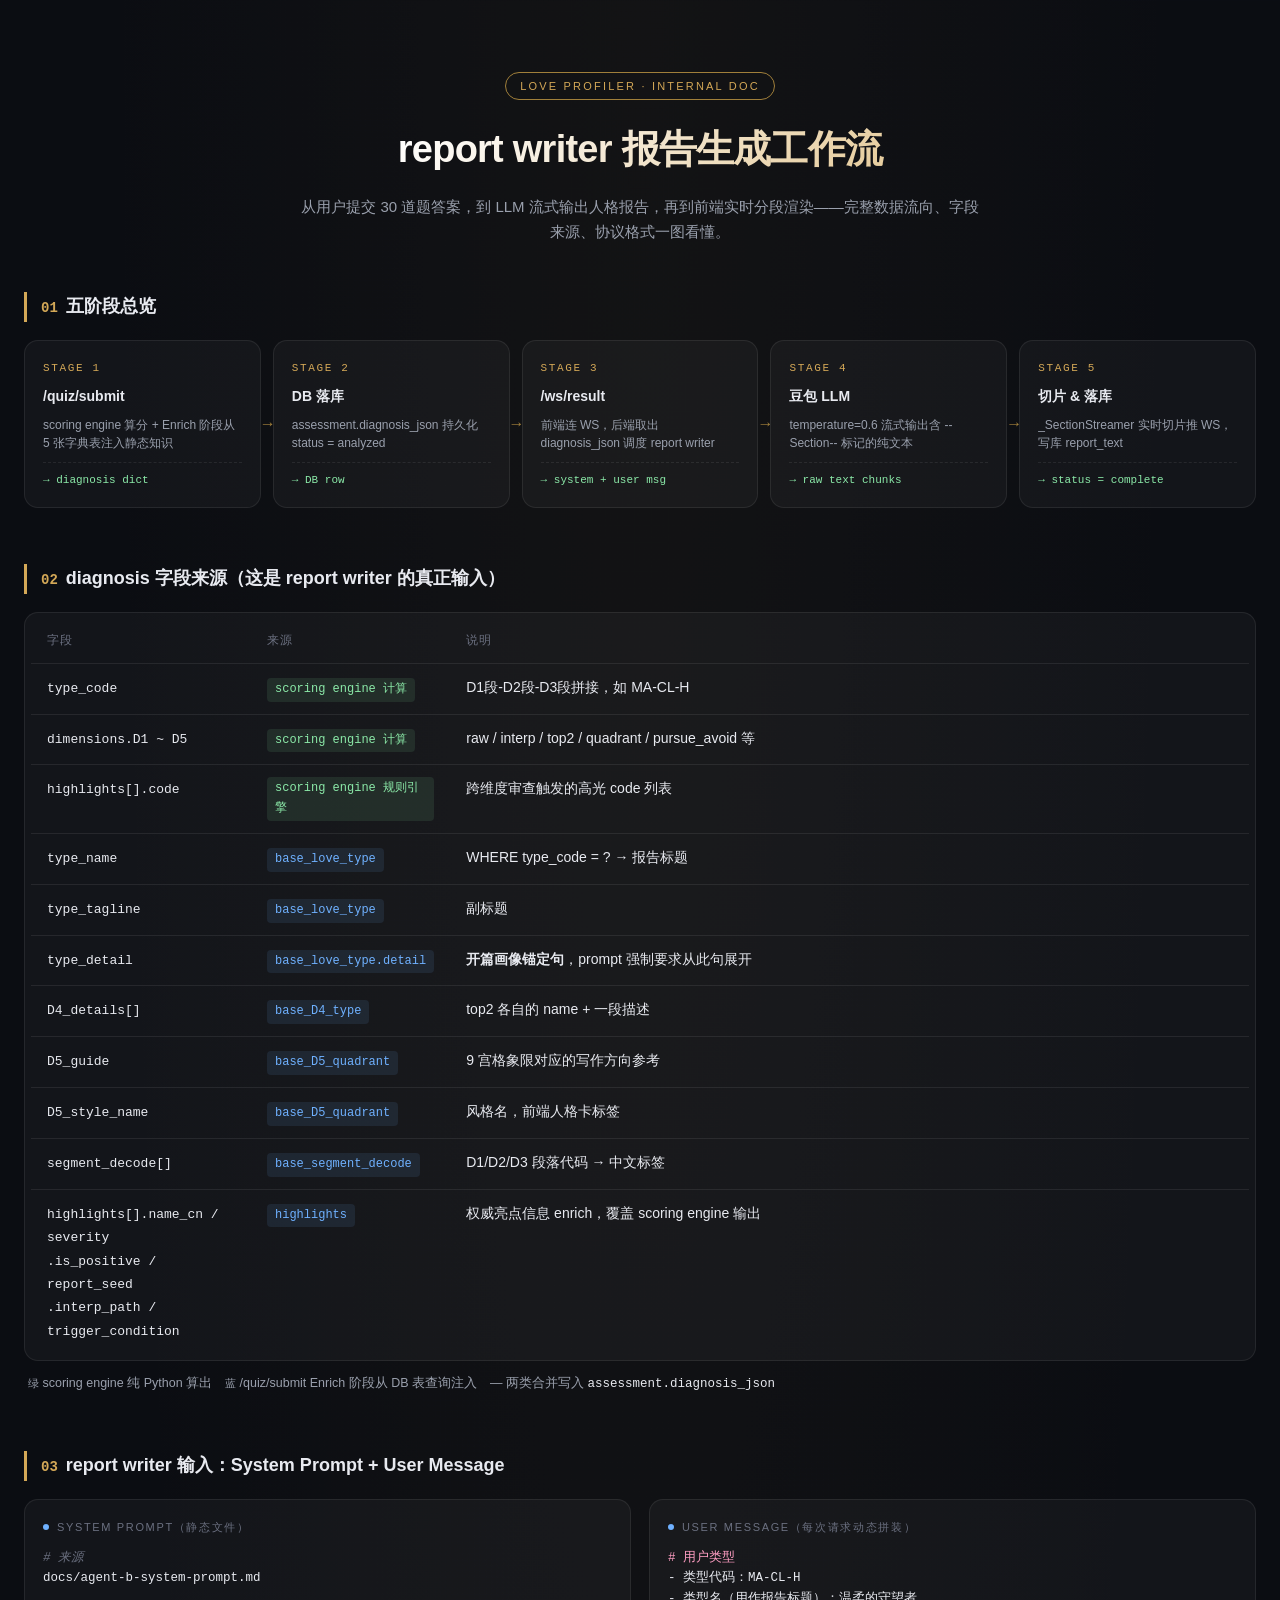
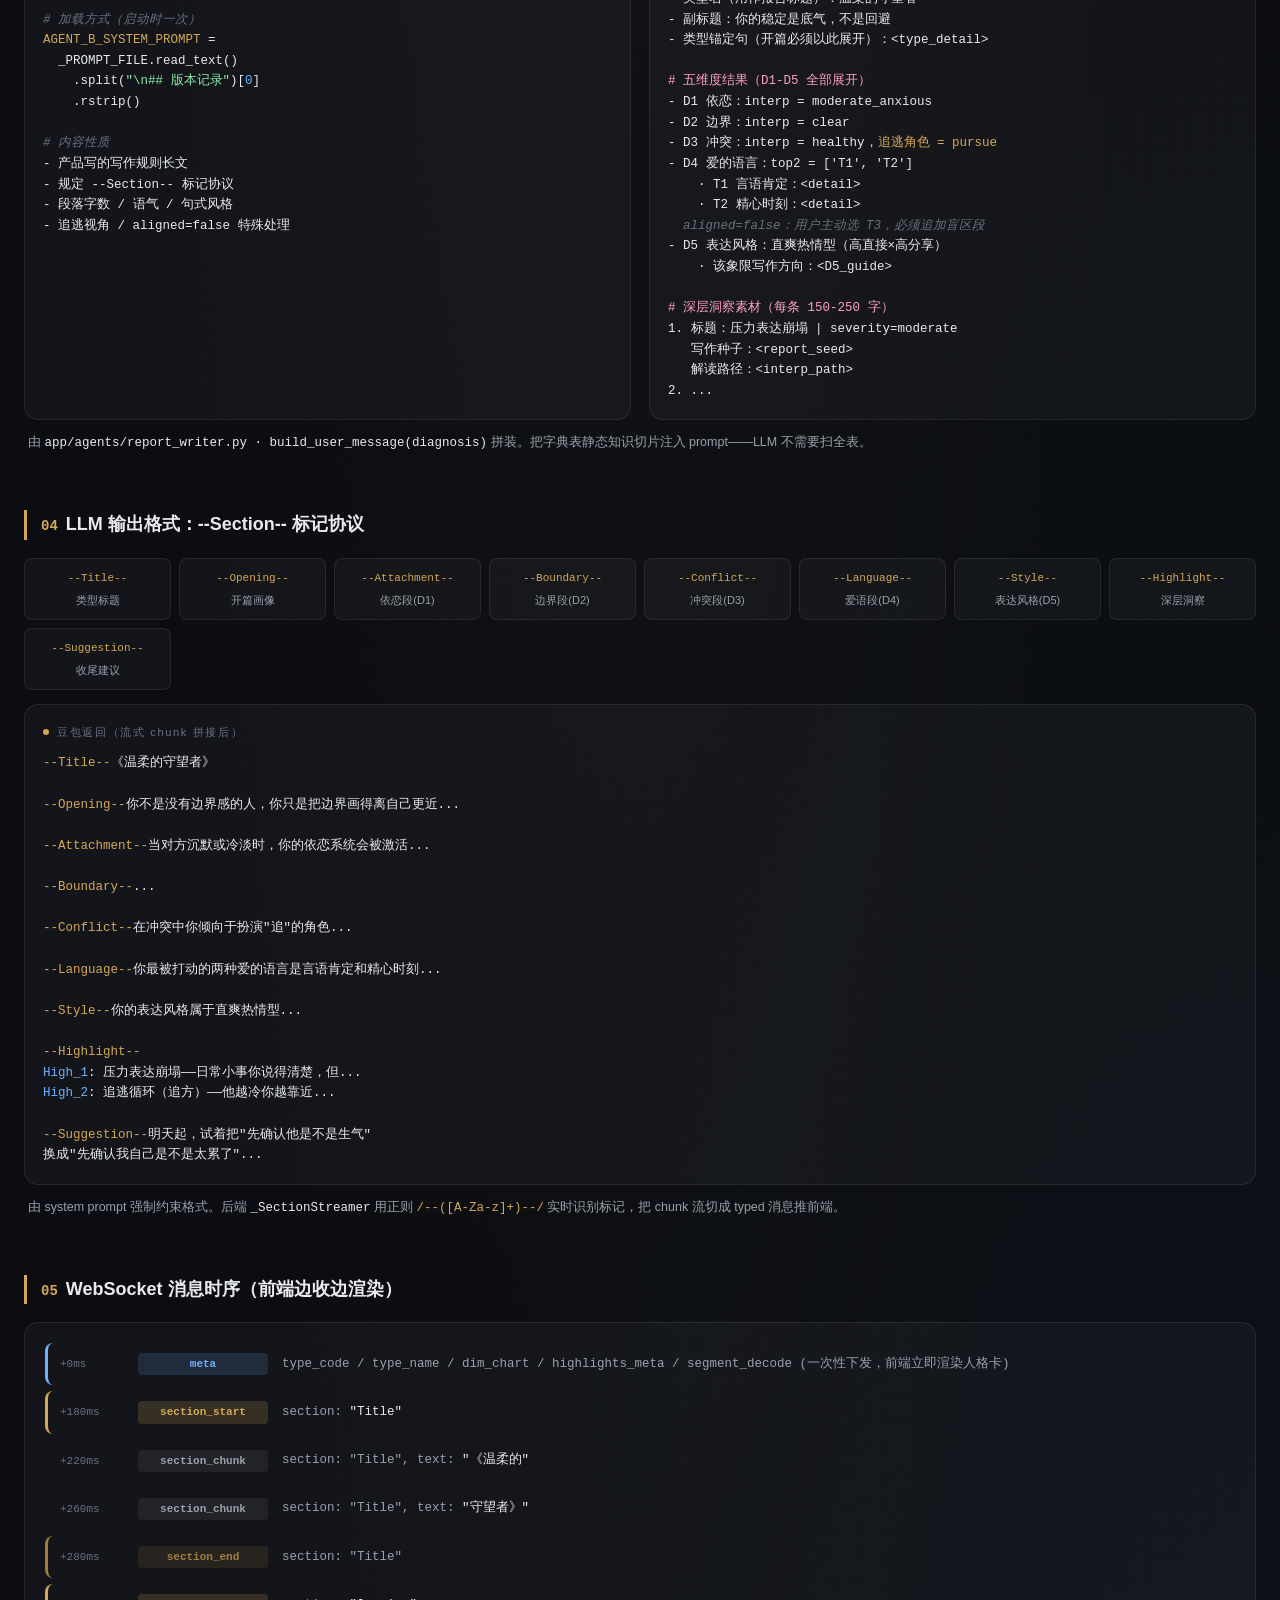
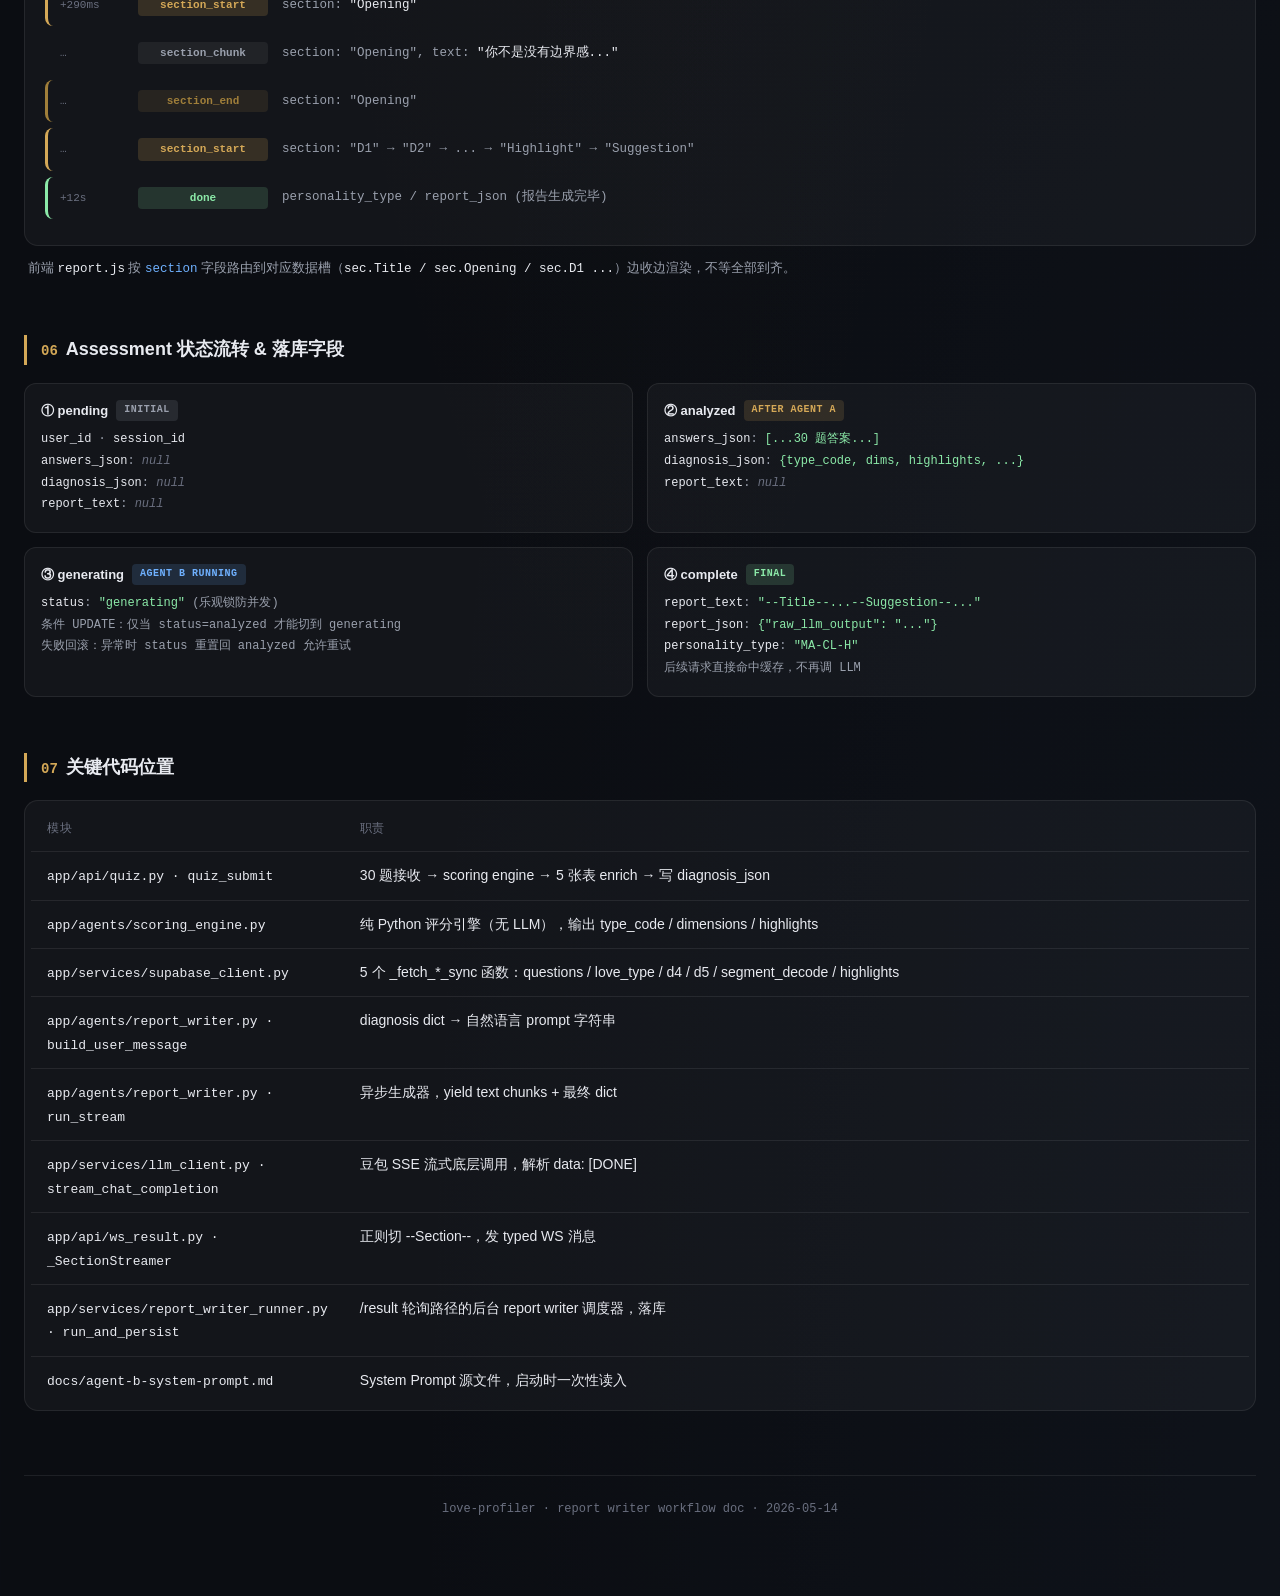
==== commit e7d178a7: "refactor(diagnosis): 瘦身 highlights 注入字段并重命名 type_anchor 字段重命名： - diagnosis.type_anchor → diagnosis.t" ====
--- a/love-profiler/docs/agent-b-workflow.html
+++ b/love-profiler/docs/agent-b-workflow.html
@@ -414,7 +414,7 @@
           <tr><td><span class="field">highlights[].code</span></td><td><span class="src calc">scoring engine 规则引擎</span></td><td>跨维度审查触发的高光 code 列表</td></tr>
           <tr><td><span class="field">type_name</span></td><td><span class="src db">base_love_type</span></td><td>WHERE type_code = ? → 报告标题</td></tr>
           <tr><td><span class="field">type_tagline</span></td><td><span class="src db">base_love_type</span></td><td>副标题</td></tr>
-          <tr><td><span class="field">type_anchor</span></td><td><span class="src db">base_love_type.detail</span></td><td><strong>开篇画像锚定句</strong>，prompt 强制要求从此句展开</td></tr>
+          <tr><td><span class="field">type_detail</span></td><td><span class="src db">base_love_type.detail</span></td><td><strong>开篇画像锚定句</strong>，prompt 强制要求从此句展开</td></tr>
           <tr><td><span class="field">D4_details[]</span></td><td><span class="src db">base_D4_type</span></td><td>top2 各自的 name + 一段描述</td></tr>
           <tr><td><span class="field">D5_guide</span></td><td><span class="src db">base_D5_quadrant</span></td><td>9 宫格象限对应的写作方向参考</td></tr>
           <tr><td><span class="field">D5_style_name</span></td><td><span class="src db">base_D5_quadrant</span></td><td>风格名，前端人格卡标签</td></tr>
@@ -455,7 +455,7 @@
 - 类型代码：MA-CL-H
 - 类型名（用作报告标题）：温柔的守望者
 - 副标题：你的稳定是底气，不是回避
-- 类型锚定句（开篇必须以此展开）：&lt;type_anchor&gt;
+- 类型锚定句（开篇必须以此展开）：&lt;type_detail&gt;
 
 <span class="h"># 五维度结果（D1-D5 全部展开）</span>
 - D1 依恋：interp = moderate_anxious
